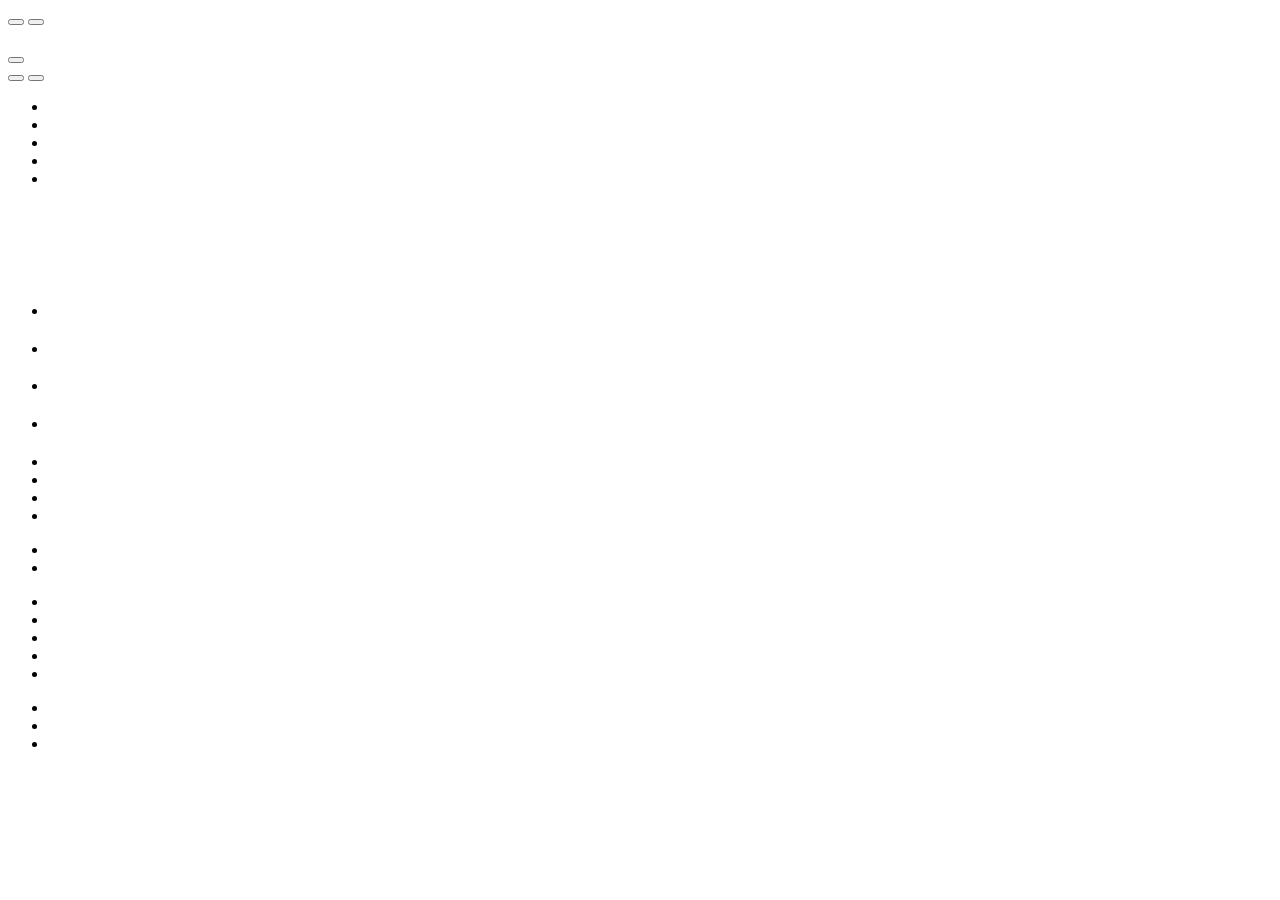
==== index.html @ da4d1cb0 "first commit" ====
<!DOCTYPE html>
<html lang="en">
<head>
    <meta charset="UTF-8">
    <meta http-equiv="X-UA-Compatible" content="IE=edge">
    <meta name="viewport" content="width=device-width, initial-scale=1.0">
    <title>Document</title>
    <link rel="stylesheet" href="css/style.css">
</head> 
<body>
    <div class="musicapp">

        <div class="header">
            <div class="container">
                <div class="logo"></div>
                <div class="nav"></div>
                <button></button>
                <button></button>
            </div>
        </div>

        <div class="promo">
            <div class="container">
                <h2></h2>
                <button></button>
                <div class="promo__buttons">
                    <button></button>
                    <button></button>
                </div>
            </div>
        </div>

        <div class="sponsors">
            <div class="container">
                <ul>
                    <li></li>
                    <li></li>
                    <li></li>
                    <li></li>
                    <li></li>
                </ul>
            </div>
        </div>

        <div class="tracks">
            <div class="container">
                <div class="albums"></div>
                <div class="tracks__info">
                    <h2></h2>
                    <p></p>
                    <div class="tracks__info_more">
                        <img src="" alt="">
                        <a href=""></a>
                    </div>
                </div>
            </div>
        </div>

        <div class="playlists">
            <div class="container">
                <div class="playlists__info">
                    <h2></h2>
                    <p></p>
                    <div class="playlists__info_more">
                        <img src="" alt="">
                        <a href=""></a>
                    </div>
                </div>
                <div class="playlists__tracks">
                    <img src="" alt="">
                    <img src="" alt="">
                </div>
            </div>
        </div>

        <div class="radiohead">
            <div class="container">
                <h2></h2>
                <ul>
                    <li>
                         <h3></h3>
                         <p></p> 
                    </li>
                    <li>
                        <h3></h3>
                        <p></p> 
                   </li>
                   <li>
                        <h3></h3>
                        <p></p> 
                   </li>
                    <li>
                        <h3></h3>
                        <p></p> 
                    </li>
                </ul>
            </div>
        </div>

        <div class="footer">
            <div class="container">
                <div class="footer__info">
                    <div class="footer__logo">
                        <div class="logo"></div>
                        <p></p>
                    </div>
                    <div class="footer__links">
                        <ul>
                            <li></li>
                            <li></li>
                            <li></li>
                            <li></li>
                        </ul>
                        <ul>
                            <li></li>
                            <li></li>
                        </ul>
                        <ul>
                            <li></li>
                            <li></li>
                            <li></li>
                            <li></li>
                            <li></li>
                        </ul>
                        <ul>
                            <li></li>
                            <li></li>
                            <li></li>
                        </ul>
                    </div>
                </div>
                <div class="footer__socials">
                    <img src="" alt="">
                    <img src="" alt="">
                    <img src="" alt="">
                </div>
            </div>
        </div>
    
    </div>
    
</body>
</html>
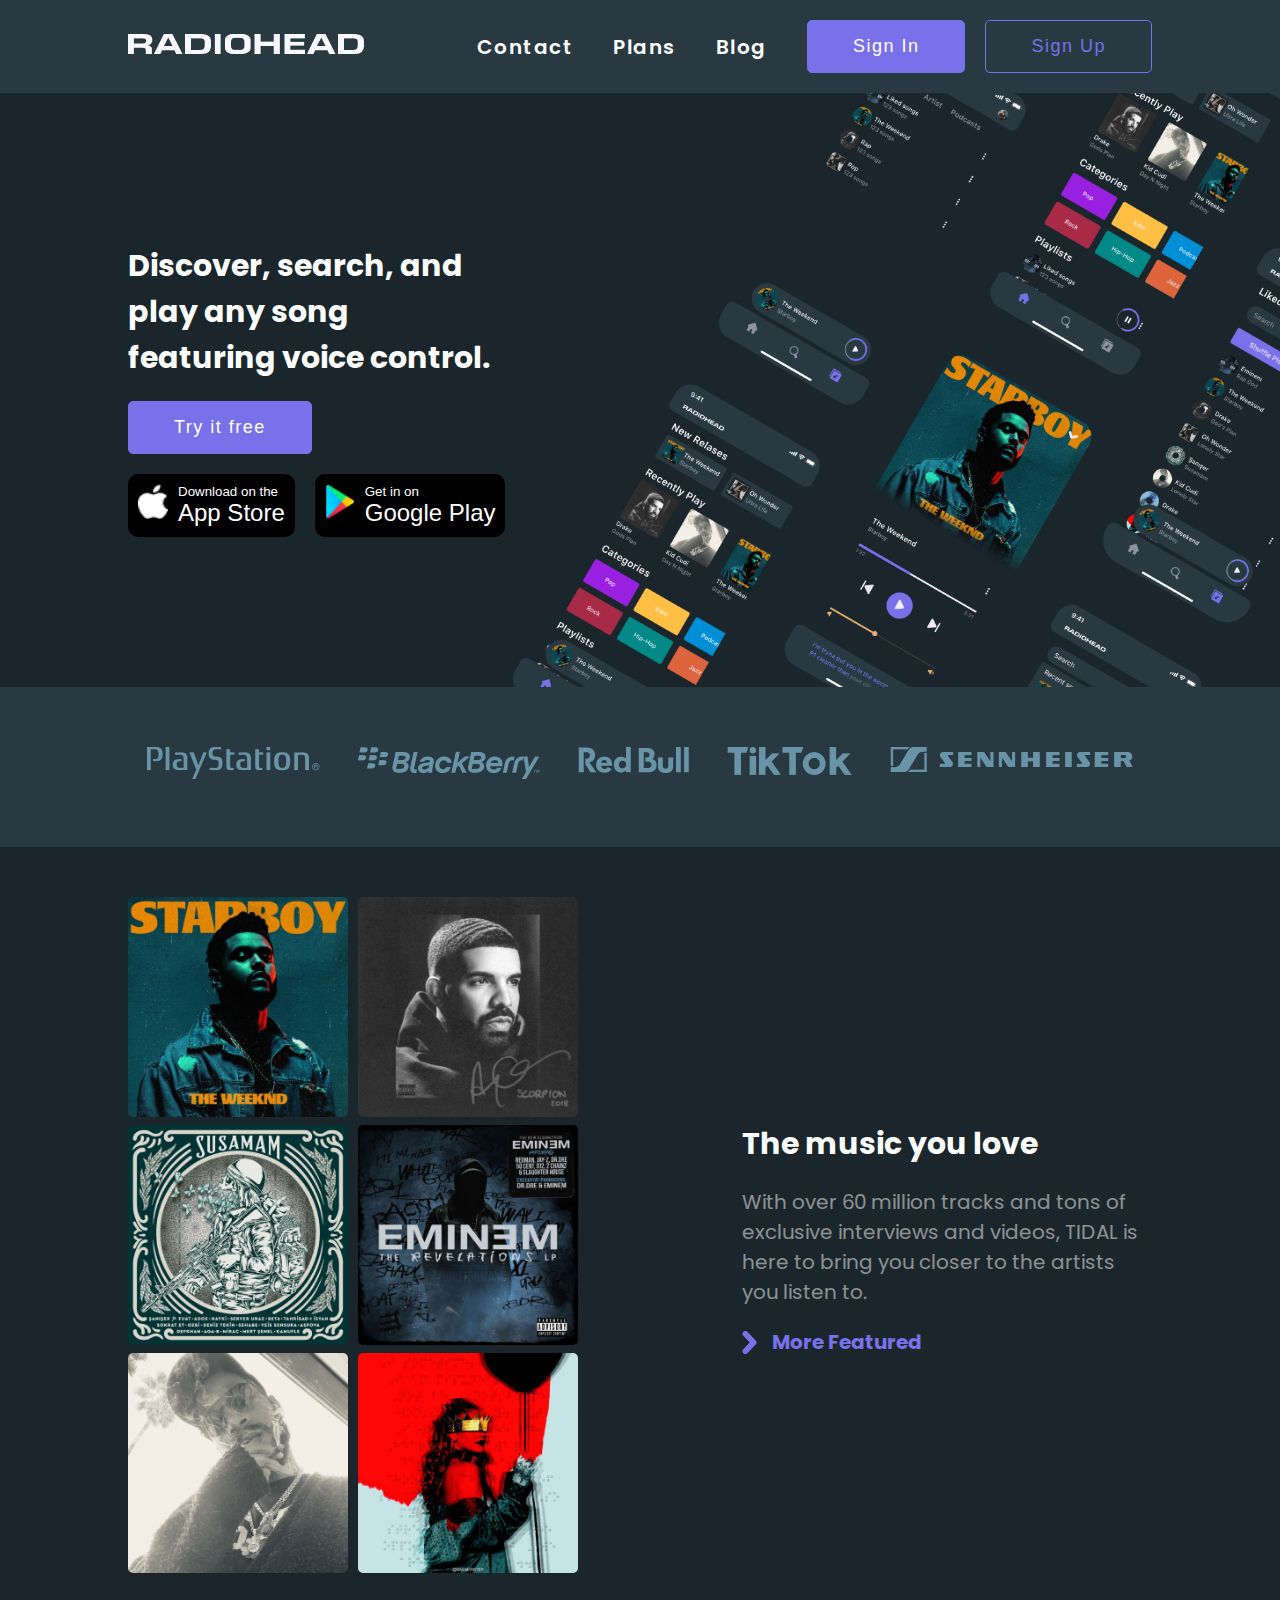
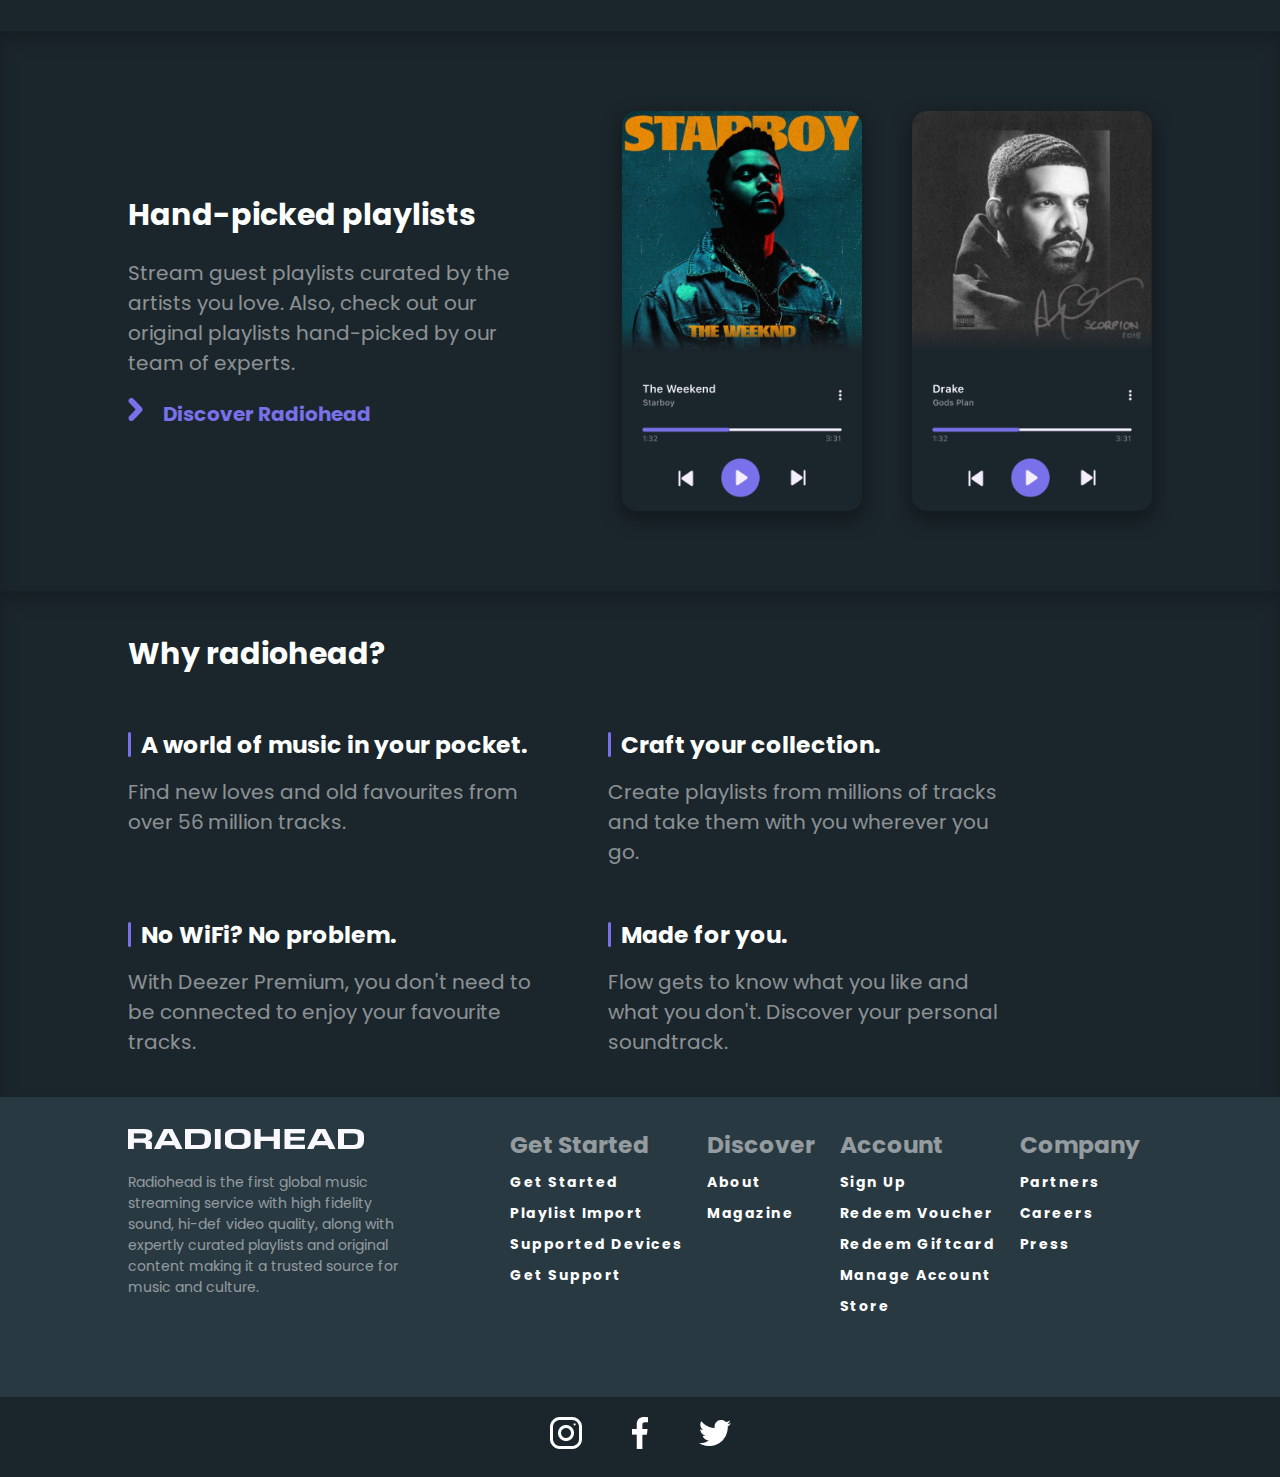
==== commit ba8eddb5: "exam" ====
--- a/index.html
+++ b/index.html
@@ -4,53 +4,94 @@
     <meta charset="UTF-8">
     <meta http-equiv="X-UA-Compatible" content="IE=edge">
     <meta name="viewport" content="width=device-width, initial-scale=1.0">
-    <title>Document</title>
+    <title>exam</title>
     <link rel="stylesheet" href="css/style.css">
+    <link rel="stylesheet" href="css/media.css">
+    <link href="https://fonts.googleapis.com/css2?family=Poppins:wght@100&display=swap" rel="stylesheet">
 </head> 
 <body>
     <div class="musicapp">
 
         <div class="header">
             <div class="container">
-                <div class="logo"></div>
-                <div class="nav"></div>
-                <button></button>
-                <button></button>
+                <div class="container_header">
+                    <div class="logo"><img src="img/logo.png" alt="logo"></div>
+                    <div class="nav">
+                        <button class="nav_toggle"><label for="nav_toggle"></label></button>
+
+                        <input type="checkbox" id="nav_toggle">
+                        <ul>
+                            <li><a href="#">Contact</a></li>
+                            <li><a href="#">Plans</a></li>
+                            <li><a href="#">Blog</a></li>
+                        </ul>
+                        <button class="button_classic">Sign In</button>
+                        <button class="button_new">Sign Up</button>
+                    </div>
+                </div>
+                
             </div>
         </div>
 
         <div class="promo">
             <div class="container">
-                <h2></h2>
-                <button></button>
-                <div class="promo__buttons">
-                    <button></button>
-                    <button></button>
+                <div class="container_promo">
+                    <h2>Discover, search, and play any song featuring voice control.</h2>
+                    <button class="button_classic">Try it free</button>
+                    <div class="promo__buttons">
+                        <button class="button_apple">
+                            <img src="img/Icon_apple.png" alt="">
+                            <div class="button_info">
+                                <p>Download on the</p>
+                                <h4>App Store</h4>
+                            </div>
+                        </button>
+                        <button class="button_play">
+                            <img src="img/Icon_play.png" alt="">
+                            <div class="button_info">
+                                <p>Get in on</p>
+                                <h4>Google Play</h4>
+                            </div>
+                    </button>
+                    </div>
                 </div>
             </div>
         </div>
 
         <div class="sponsors">
             <div class="container">
-                <ul>
-                    <li></li>
-                    <li></li>
-                    <li></li>
-                    <li></li>
-                    <li></li>
-                </ul>
+                <div class="container_sponsors">
+                    <ul>
+                        <li><a href="#"><img src="img/playstation.png" alt="#"></a></li>
+                        <li><a href="#"><img src="img/BlackBerry.png" alt="#"></a></li>
+                        <li><a href="#"><img src="img/redbull.png" alt="#"></a></li>
+                        <li><a href="#"><img src="img/tiktok.png" alt="#"></a></li>
+                        <li><a href="#"><img src="img/SENNHEISER.png" alt="#"></a></li>
+                    </ul>
+                </div>
             </div>
         </div>
 
         <div class="tracks">
             <div class="container">
-                <div class="albums"></div>
-                <div class="tracks__info">
-                    <h2></h2>
-                    <p></p>
-                    <div class="tracks__info_more">
-                        <img src="" alt="">
-                        <a href=""></a>
+                <div class="container_tracks">
+                    <div class="albums">
+                        <ul>
+                            <li><a href="#"><img src="img/starboy.png" alt="#"></a></li>
+                            <li><a href="#"><img src="img/drake.png" alt="#"></a></li>
+                            <li><a href="#"><img src="img/susamam.png" alt="#"></a></li>
+                            <li><a href="#"><img src="img/eminem.png" alt="#"></a></li>
+                            <li><a href="#"><img src="img/5_img.png" alt="#"></a></li>
+                            <li><a href="#"><img src="img/rihanna.png" alt="#"></a></li>
+                        </ul>
+                    </div>
+                    <div class="tracks__info">
+                        <h2>The music you love</h2>
+                        <p>With over 60 million tracks and tons of exclusive interviews and videos, TIDAL is here to bring you closer to the artists you listen to.</p>
+                        <div class="tracks__info_more">
+                            <img src="img/arrow.png" alt="#">
+                            <a href="#">More Featured </a>
+                        </div>
                     </div>
                 </div>
             </div>
@@ -58,81 +99,111 @@
 
         <div class="playlists">
             <div class="container">
-                <div class="playlists__info">
-                    <h2></h2>
-                    <p></p>
-                    <div class="playlists__info_more">
-                        <img src="" alt="">
-                        <a href=""></a>
-                    </div>
-                </div>
-                <div class="playlists__tracks">
-                    <img src="" alt="">
-                    <img src="" alt="">
+                <div class="container_playlist">
+                    <div class="playlist__info">
+                        <h2>Hand-picked playlists</h2>
+                        <p>Stream guest playlists curated by the artists you love. Also, check out our original playlists hand-picked by our team of experts.</p>
+                        <div class="playlist__info_more">
+                            <img src="img/arrow.png" alt="#">
+                            <a href="#"> Discover Radiohead </a>
+                        </div>
+                    </div>
+                    <div class="playlists__tracks">
+                        <img src="img/starboy_player.png" alt="#">
+                        <img src="img/drake_player.png" alt="#">
+                    </div>
                 </div>
             </div>
         </div>
 
         <div class="radiohead">
             <div class="container">
-                <h2></h2>
-                <ul>
-                    <li>
-                         <h3></h3>
-                         <p></p> 
+                <div class="radiohead_container">
+                    <h2>Why radiohead?</h2>
+                    <ul>
+                        <li>
+                            <div class="li_title">
+                                <div class="slash"></div>
+                                <h3>A world of music in your pocket.</h3>
+                            </div>
+                            <p>Find new loves and old favourites from over 56 million tracks.</p> 
+                        </li>
+                        <li>
+                            <div class="li_title">
+                                <div class="slash"></div>
+                                <h3>Craft your collection.</h3>
+                        </div>
+                            <p>Create playlists from millions of tracks and take them with you wherever you go.</p> 
                     </li>
                     <li>
-                        <h3></h3>
-                        <p></p> 
-                   </li>
-                   <li>
-                        <h3></h3>
-                        <p></p> 
-                   </li>
-                    <li>
-                        <h3></h3>
-                        <p></p> 
+                            <div class="li_title">
+                                <div class="slash"></div>
+                                <h3>No WiFi? No problem.</h3>
+                            </div>
+                            <p>With Deezer Premium, you don't need to be connected to enjoy your favourite tracks.</p> 
                     </li>
-                </ul>
+                        <li>
+                            <div class="li_title">
+                                <div class="slash"></div>
+                                <h3>Made for you.</h3>
+                        </div>
+                            <p>Flow gets to know what you like and what you don't. Discover your personal soundtrack.</p> 
+                        </li>
+                    </ul>
+                </div>
             </div>
         </div>
 
         <div class="footer">
             <div class="container">
-                <div class="footer__info">
-                    <div class="footer__logo">
-                        <div class="logo"></div>
-                        <p></p>
-                    </div>
-                    <div class="footer__links">
-                        <ul>
-                            <li></li>
-                            <li></li>
-                            <li></li>
-                            <li></li>
-                        </ul>
-                        <ul>
-                            <li></li>
-                            <li></li>
-                        </ul>
-                        <ul>
-                            <li></li>
-                            <li></li>
-                            <li></li>
-                            <li></li>
-                            <li></li>
-                        </ul>
-                        <ul>
-                            <li></li>
-                            <li></li>
-                            <li></li>
-                        </ul>
-                    </div>
-                </div>
-                <div class="footer__socials">
-                    <img src="" alt="">
-                    <img src="" alt="">
-                    <img src="" alt="">
+                <div class="container_footer">
+                    <div class="footer__info">
+                        <div class="footer__logo">
+                            <div class="logo"><img src="img/logo.png" alt="logo"></div>
+                            <p>Radiohead is the first global music streaming service with high fidelity sound, hi-def video quality, along with expertly curated playlists and original content making it a trusted source for music and culture.</p>
+                        </div>
+                        <div class="footer__links">
+                            <ul>
+                                <h3>Get Started</h3>
+
+                                <li>Get Started</li>
+                                <li>Playlist Import</li>
+                                <li>Supported Devices</li>
+                                <li>Get Support</li>
+                            </ul>
+                            <ul>
+                                <h3>Discover</h3>
+
+                                <li>About</li>
+                                <li>Magazine</li>
+                            </ul>
+                            <ul>
+                                <h3>Account</h3>
+
+                                <li>Sign Up</li>
+                                <li>Redeem Voucher</li>
+                                <li>Redeem Giftcard</li>
+                                <li>Manage Account</li>
+                                <li>Store</li>
+                            </ul>
+                            <ul>
+                                <h3>Company</h3>
+
+                                <li>Partners</li>
+                                <li>Careers</li>
+                                <li>Press</li>
+                            </ul>
+                        </div>
+                    </div>
+                </div>
+            </div>
+        </div>
+        <div class="footer__socials">
+            <div class="container">
+                <div class="footer__socials_container">
+                    <a href=""><img src="img/ig.png" alt="#"></a>
+                    <a href=""><img src="img/fb.png" alt="#"></a>
+                    <a href=""><img src="img/twi.png" alt="#"></a>
                 </div>
             </div>
         </div>
--- a/css/style.css
+++ b/css/style.css
@@ -0,0 +1,397 @@
+* {
+    margin: 0;
+    padding: 0;
+    box-sizing: border-box;
+}
+
+body {
+    font-family: 'Poppins', sans-serif;
+    font-size: 20px;
+    color: #fff;
+}
+
+.header {
+    background-color: #293942;
+}
+
+.container {
+    width: 80%;
+    max-width: 1280px;
+    margin: 0 auto;
+    display: flex;
+}
+
+.container_header {
+    width: 100%;
+    display: flex;
+    justify-content: space-between;
+    align-items: center;
+    padding: 20px 0;
+}
+
+.logo {
+    cursor: pointer;
+}
+
+.nav {
+    display: flex;
+    align-items: center;
+    letter-spacing: 1.5px;
+}
+
+#nav_toggle {
+    display: none;
+}
+
+.nav_toggle {
+    position: relative;
+    display: none;
+    border: 0;
+    background: none;
+    margin-right: 20px;
+}
+
+.nav_toggle::before {
+    content: 'Menu';
+    text-decoration: none;
+    font-family: 'Poppins', sans-serif;
+    font-weight: 600;
+    color: #fff;
+    font-size: 20px;
+    letter-spacing: 1.5px;
+}
+
+.nav_toggle label {
+    display: block;
+    width: 100%;
+    height: 100%;
+    position: absolute;
+    top: 0;
+    left: 0;
+
+}
+
+.nav ul{
+    display: flex;
+    list-style: none;
+}
+
+.nav li {
+    margin-right: 40px;
+}
+
+.nav a {
+    text-decoration: none;
+    font-weight: 600;
+    color: #fff;
+
+}
+
+.button_classic,
+.button_new {
+    padding: 15px 45px;
+    font-size: 18px;
+    border: 1px solid #7971E9;
+    border-radius: 5px;
+    letter-spacing: 1.5px;
+    cursor: pointer;
+}
+
+.button_classic {
+    background-color: #7971E9;
+    color: #fff;
+    margin-right: 20px;
+}
+
+.button_new {
+    color: #7971E9;
+    background-color: #293942;
+}
+
+.promo {
+    background-color: #293942;
+    background-image: url(../img/fon_prewew.png);
+    background-position: center;
+    background-repeat: no-repeat;
+    background-size: cover;
+}
+
+.container_promo {
+    padding: 150px 0;
+}
+
+.container_promo h2{
+    width: 40%;
+    margin-bottom: 20px;
+}
+
+.promo__buttons {
+    display: flex;
+    margin-top: 20px;
+}
+
+.promo__buttons button {
+    display: flex;
+    background-color: black;
+    border: 0;
+    border-radius: 10px;
+    color: #fff;
+    padding: 10px;
+    cursor: pointer;
+}
+
+.promo__buttons button img {
+    width: 30px;
+    height: 35px;
+}
+
+.promo__buttons h4 {
+    font-size: 24px;
+    font-weight: 500;
+}
+
+.button_info {
+    text-align: left;
+    margin-left: 10px;
+}
+
+.button_apple {
+    margin-right: 20px;
+}
+
+.sponsors {
+    background-color: #293942;
+}
+
+.container_sponsors {
+    width: 100%;
+    padding: 60px 0;
+}
+
+.sponsors ul {
+    display: flex;
+    justify-content: space-around;
+    list-style: none;
+}
+
+.container_tracks {
+    display: flex;
+}
+
+.tracks {
+    background-color: #1B262C;
+    padding: 50px 0;
+}
+
+.tracks__info {
+    width: 40%;
+    display: flex;
+    flex-direction: column;
+    text-align: left;
+    justify-content: center;
+    padding-left: 50px;
+}
+
+.tracks__info p {
+    color: rgba(255,255,255,0.5);
+}
+
+.tracks__info p,
+.playlist__info p {
+    margin: 20px 0;
+}
+
+.albums {
+    width: 60%;
+}
+
+.albums ul {
+    display: flex;
+    flex-wrap: wrap;
+    list-style: none;
+    width: 100%;
+}
+
+.albums li img {
+    width: 220px;
+    height: 220px;
+    border-radius: 5px;
+}
+
+.albums li img:hover {
+    border: 1px solid #7971E9;
+}
+
+.albums li:nth-child(1),
+.albums li:nth-child(2),
+.albums li:nth-child(4),
+.albums li:nth-child(5) {
+    margin-right: 10px;
+}
+
+.tracks__info_more {
+    display: flex;
+    align-items: center;
+}
+
+.container_playlist {
+    display: flex;
+}
+
+.tracks__info_more a,
+.playlist__info_more a {
+    text-decoration: none;
+    color: #7971E9;
+    font-weight: bold;
+    margin-left: 15px;
+    cursor: pointer;
+}
+
+.playlists {
+    background-color: #1B262C;
+    padding: 80px 0;
+    box-shadow: 0 10px 15px #161f24 inset;
+}
+
+.playlist__info {
+    display: flex;
+    flex-direction: column;
+    justify-content: center;
+    width: 40%;
+}
+
+.playlist__info p {
+    color: rgba(255,255,255,0.5);
+}
+
+.playlists__tracks {
+    width: 60%;
+    display: flex;
+    justify-content: end;
+}
+
+.playlists__tracks img {
+    border-radius: 15px;
+    box-shadow: 0 7px 15px 5px #141c20;
+    max-width: 240px;
+    max-height: 400px;
+}
+
+.playlists__tracks img:nth-child(2) {
+    margin-left: 50px;
+}
+
+.radiohead {
+    background-color: #1B262C;
+    box-shadow: 0 10px 15px #161f24 inset;
+    padding: 40px 0;
+}
+
+.radiohead_container {
+    display: flex;
+    flex-direction: column;
+    width: 100%;
+}
+
+.radiohead_container ul {
+    display: flex;
+    flex-wrap: wrap;
+}
+
+.radiohead_container li {
+    list-style: none;
+    width: 40%;
+    margin-top: 50px;
+}
+
+.radiohead_container li:nth-child(2n) {
+    margin-left: 70px;
+}
+
+.radiohead_container li p {
+    color: rgba(255,255,255,0.5);
+}
+
+.li_title {
+    display: flex;
+    align-items: center;
+    margin-bottom: 15px;
+}
+
+.li_title p {
+    font-size: 16px;
+}
+
+.slash {
+    width: 3px;
+    height: 25px;
+    background-color: #7971E9;
+    border-radius: 50px;
+    margin-right: 10px;
+}
+
+.footer {
+    background-color: #293942;
+    padding: 30px 0 80px 0;
+}
+
+.container_footer {
+    display: flex;
+    flex-direction: column;
+}
+
+.footer__logo {
+    width: 30%;
+    margin-right: 90px;
+}
+
+.footer__logo p {
+    font-size: 14px;
+    margin-top: 15px;
+    color: rgba(255,255,255,0.5);
+}
+
+.footer__info {
+    display: flex;
+}
+
+.footer__links {
+    display: flex;
+    justify-content: space-around;
+    width: 70%;
+}
+
+.footer__links h3 {
+    color: rgba(255,255,255,0.5);
+}
+
+.footer__links ul {
+    text-align: start;
+}
+
+.footer__links li {
+    list-style: none;
+    font-size: 14px;
+    margin-top: 10px;
+    font-weight: bold;
+    color: #fff;
+    letter-spacing: 1.5px;
+}
+
+.footer__socials {
+    background-color: #1B262C;
+    padding: 20px 0;
+}
+
+.footer__socials_container {
+    width: 100%;
+    display: flex;
+    justify-content: center;
+    align-items: center;
+}
+
+.footer__socials_container a:nth-child(2) {
+    margin: 0 50px;
+    text-align: center;
+}
+
--- a/css/media.css
+++ b/css/media.css
@@ -0,0 +1,253 @@
+@media (max-width: 1416px) {
+    .albums li {
+        margin-right: 10px;
+    }
+}
+
+@media (max-width: 1280px) {
+    .tracks__info {
+        padding-left: 0;
+    }
+}
+
+@media (max-width: 1152px) {
+    .nav_toggle {
+        display: inline-block;
+    }
+
+    .nav ul {
+        display: none;
+    }
+
+    #nav_toggle:checked ~ ul {
+        display: flex;
+        flex-direction: column;
+    }
+
+    .nav ul {
+        position: absolute;
+        top: 0;
+        left: 0;
+        background-color: #0e1214;
+        opacity: .9;
+
+        padding: 5%;
+        min-width: 250px;
+        height: 100%;
+        position: fixed;
+    }
+
+    .nav li {
+        margin-bottom: 20px;
+    }
+
+    .sponsors ul {
+        flex-direction: column;
+        align-items: center;
+    }
+
+    .sponsors li:not(:last-child) {
+        margin-bottom: 20px;
+    }
+
+    
+    .container_playlist {
+        flex-direction: column-reverse;
+        align-items: center;
+    }
+
+    .playlist__info {
+        width: 100%;
+        margin-top: 40px;
+        text-align: center;
+    }
+
+    .playlists__tracks {
+        justify-content: center;
+    }
+
+    .radiohead_container {
+        text-align: center;
+    }
+
+    .radiohead_container ul {
+        flex-direction: column;
+    }
+
+    .radiohead_container li:nth-child(2n) {
+        margin-left: 0px;
+    }
+
+    .radiohead_container li {
+        width: 100%;
+    }
+
+    .li_title {
+        justify-content: center;
+    }
+
+    .footer__info {
+        flex-direction: column-reverse;
+    }
+
+    .footer__links {
+        justify-content: space-between;
+    }
+
+    .footer__links,
+    .footer__logo {
+        width: 100%;
+    }
+
+    .footer__logo {
+        margin-top: 20px;
+    }
+
+}
+
+@media (max-width: 1024px) {
+    .button_classic,
+    .button_new {
+        font-size: 16px;
+        padding: 15px 25px;
+    }
+
+    .button_classic {
+        margin-right: 15px;
+    }
+
+    .nav li {
+        margin-right: 30px;
+    }
+
+    .container_promo h2 {
+        width: 50%;
+    }
+
+    .promo__buttons {
+        margin-top: 30px;
+    }
+
+    .button_apple {
+        margin-right: 15px;
+    }
+
+    .container_tracks {
+        flex-direction: column;
+    }
+
+    .albums {
+        width: 100%;
+    }
+
+    .albums ul {
+        justify-content: center;
+    }
+
+    .tracks__info {
+        width: 100%;
+        text-align: center;
+        margin-top: 20px;
+    }
+        .tracks__info_more {
+            justify-content: center;
+        }
+}
+
+@media (max-width: 768px) {
+    .promo__buttons {
+        flex-direction: column;
+        width: 35%;
+    }
+
+    .button_apple {
+        margin: 15px 0;
+    }
+
+    .footer__links {
+        flex-direction: column;
+    }
+
+    .footer__links ul {
+        text-align: center;
+        margin-top: 20px;
+    }
+
+    .footer__links li {
+        font-size: 16px;
+    }
+
+    .footer__logo {
+        text-align: center;
+        margin-top: 30px;
+    }
+}
+
+@media (max-width: 425px) {
+    .container_header {
+        flex-direction: column;
+    }
+
+    .nav {
+        flex-direction: column;
+    }
+
+    .nav ul {
+        min-width: 150px;
+    }
+
+    .button_classic {
+        margin: 15px 0;
+    }
+
+    .nav_toggle {
+        margin-right: 0;
+    }
+
+    .logo {
+        margin-bottom: 20px;
+    }
+
+    .container_promo h2{
+        width: 90%;
+    }
+
+    .playlists__tracks {
+        flex-direction: column;
+    }
+
+    .playlists__tracks img:nth-child(2) {
+        margin-left: 0px;
+        margin-top: 30px;
+    }
+
+    .promo__buttons {
+        width: 60%;
+    }
+
+    .container_footer {
+        overflow: hidden;
+    }
+
+    .footer__logo p,
+    .footer__links li {
+        font-size: 20px;
+    }
+
+    .footer__links h3 {
+        font-size: 30px;
+    }
+}
+
+@media (max-width: 375px) {
+    .promo__buttons {
+        width: 70%;
+    }
+}
+
+@media (max-width: 320px) {
+    .promo__buttons {
+        width: 80%;
+    }
+}
+
